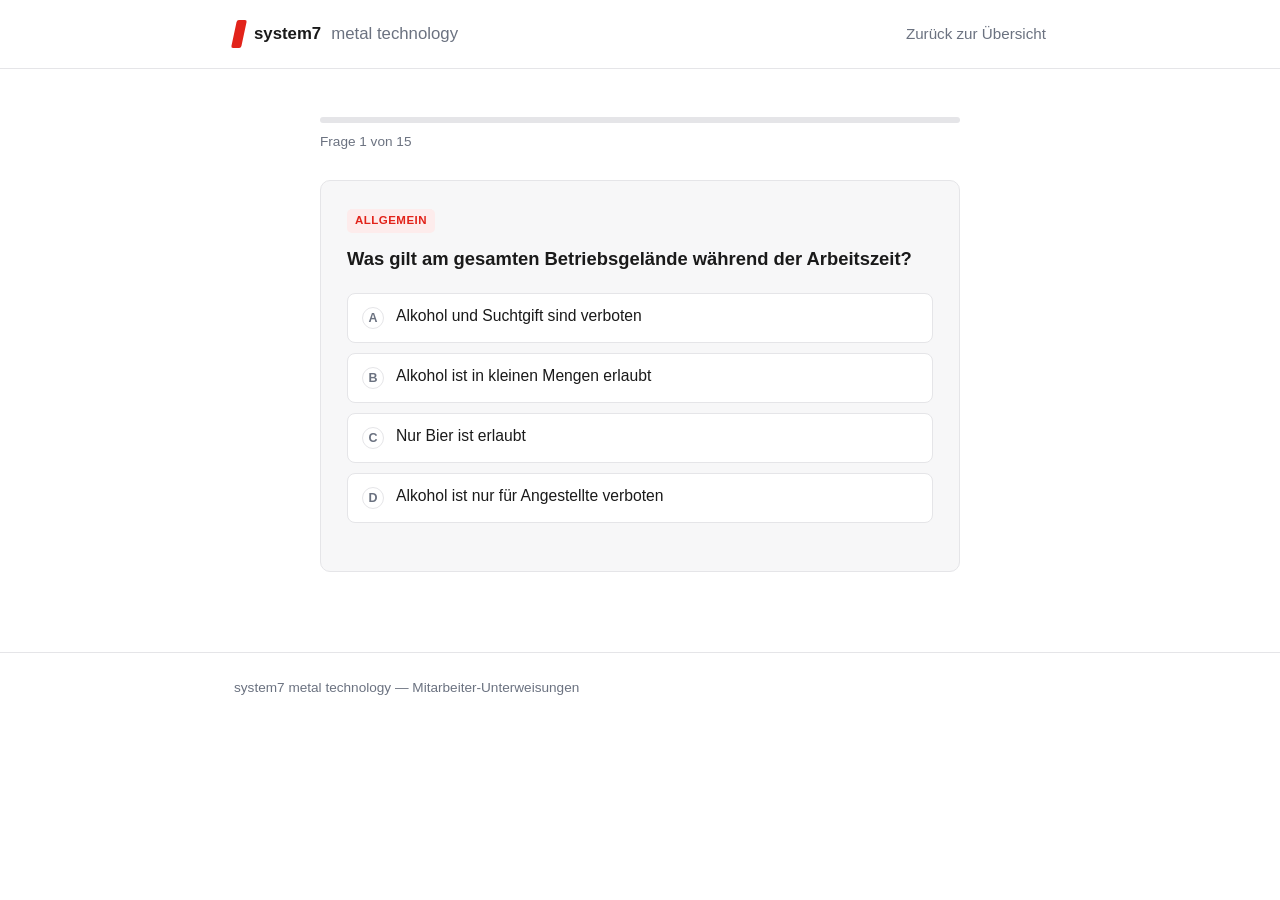
==== quiz.html @ b5b2784b "Add minimalist GitHub Pages site with document downloads and safety quiz Publishes the 4 employee in" ====
<!doctype html>
<html lang="de">
<head>
<meta charset="utf-8">
<meta name="viewport" content="width=device-width, initial-scale=1">
<title>Quiz | system7 metal technology</title>
<link rel="stylesheet" href="assets/style.css">
</head>
<body>

<header class="site">
  <div class="wrap">
    <a class="brand" href="index.html"><span class="mark"></span>system7 <span style="font-weight:400;color:var(--muted)">metal technology</span></a>
    <nav class="site">
      <a href="index.html">Zurück zur Übersicht</a>
    </nav>
  </div>
</header>

<main>
  <div class="wrap">
    <div class="quiz-shell" id="quiz-shell">

      <div class="progress-track">
        <div class="progress-fill" id="progress-fill"></div>
      </div>
      <div class="progress-label" id="progress-label">Frage 1 von 15</div>

      <div class="question-card" id="question-card"></div>

      <div class="result-card hidden" id="result-card">
        <div class="section-sub" style="margin:0;">Ihr Ergebnis</div>
        <div class="result-score" id="result-score">0 / 15</div>
        <div class="result-msg" id="result-msg"></div>
        <div class="result-actions">
          <button class="btn btn-primary" id="restart-btn">Quiz wiederholen</button>
          <a class="btn btn-outline" href="index.html">Zur Dokumentenübersicht</a>
        </div>
        <div class="review-list" id="review-list"></div>
      </div>

    </div>
  </div>
</main>

<footer class="site">
  <div class="wrap">
    system7 metal technology &mdash; Mitarbeiter-Unterweisungen
  </div>
</footer>

<script src="assets/quiz-data.js"></script>
<script src="assets/quiz.js"></script>
</body>
</html>
---- assets/style.css ----
:root {
  --red: #e2231a;
  --red-dark: #b91c14;
  --ink: #1a1a1a;
  --muted: #6b7280;
  --bg: #ffffff;
  --card: #f7f7f8;
  --border: #e5e5e8;
  --green: #1a8a4a;
  --green-bg: #eafaf0;
  --red-bg: #fdecec;
  --radius: 10px;
  --maxw: 860px;
}

* { box-sizing: border-box; }

html, body {
  margin: 0;
  padding: 0;
}

body {
  font-family: -apple-system, BlinkMacSystemFont, "Segoe UI", Roboto, Helvetica, Arial, sans-serif;
  color: var(--ink);
  background: var(--bg);
  line-height: 1.55;
}

a { color: var(--red); }

.wrap {
  max-width: var(--maxw);
  margin: 0 auto;
  padding: 0 24px;
}

header.site {
  border-bottom: 1px solid var(--border);
  padding: 20px 0;
}

header.site .wrap {
  display: flex;
  align-items: center;
  justify-content: space-between;
  gap: 16px;
}

.brand {
  display: flex;
  align-items: center;
  gap: 10px;
  font-weight: 700;
  font-size: 1.05rem;
  text-decoration: none;
  color: var(--ink);
}

.brand .mark {
  width: 10px;
  height: 28px;
  background: var(--red);
  border-radius: 2px;
  display: inline-block;
  transform: skewX(-12deg);
}

nav.site a {
  color: var(--muted);
  text-decoration: none;
  font-size: 0.95rem;
  margin-left: 20px;
}

nav.site a:hover { color: var(--ink); }

main {
  padding: 48px 0 80px;
}

.hero {
  padding: 8px 0 40px;
}

.hero h1 {
  font-size: 2rem;
  margin: 0 0 12px;
  letter-spacing: -0.02em;
}

.hero p {
  color: var(--muted);
  font-size: 1.05rem;
  max-width: 62ch;
  margin: 0;
}

.section-title {
  font-size: 1.2rem;
  margin: 0 0 4px;
}

.section-sub {
  color: var(--muted);
  font-size: 0.92rem;
  margin: 0 0 20px;
}

section + section {
  margin-top: 48px;
}

.doc-grid {
  display: grid;
  grid-template-columns: repeat(2, 1fr);
  gap: 14px;
}

@media (max-width: 640px) {
  .doc-grid { grid-template-columns: 1fr; }
}

.doc-card {
  border: 1px solid var(--border);
  background: var(--card);
  border-radius: var(--radius);
  padding: 18px;
  display: flex;
  flex-direction: column;
  gap: 10px;
}

.doc-card .doc-num {
  font-size: 0.75rem;
  color: var(--muted);
  font-family: ui-monospace, SFMono-Regular, Menlo, monospace;
  letter-spacing: 0.02em;
}

.doc-card h3 {
  margin: 0;
  font-size: 1.02rem;
}

.doc-card p {
  margin: 0;
  color: var(--muted);
  font-size: 0.9rem;
  flex: 1;
}

.btn {
  display: inline-flex;
  align-items: center;
  justify-content: center;
  gap: 8px;
  border: none;
  border-radius: 8px;
  padding: 10px 16px;
  font-size: 0.92rem;
  font-weight: 600;
  cursor: pointer;
  text-decoration: none;
  transition: background 0.15s ease, transform 0.05s ease;
}

.btn:active { transform: scale(0.98); }

.btn-primary {
  background: var(--red);
  color: #fff;
}
.btn-primary:hover { background: var(--red-dark); }

.btn-outline {
  background: #fff;
  color: var(--ink);
  border: 1px solid var(--border);
}
.btn-outline:hover { border-color: var(--red); color: var(--red); }

.quiz-cta {
  border: 1px solid var(--border);
  background: var(--card);
  border-radius: var(--radius);
  padding: 28px;
  display: flex;
  align-items: center;
  justify-content: space-between;
  gap: 20px;
  flex-wrap: wrap;
}

.quiz-cta h3 {
  margin: 0 0 6px;
  font-size: 1.1rem;
}

.quiz-cta p {
  margin: 0;
  color: var(--muted);
  font-size: 0.92rem;
}

footer.site {
  border-top: 1px solid var(--border);
  padding: 24px 0;
  color: var(--muted);
  font-size: 0.85rem;
}

/* ---- Quiz page ---- */

.quiz-shell {
  max-width: 640px;
  margin: 0 auto;
}

.progress-track {
  height: 6px;
  background: var(--border);
  border-radius: 4px;
  overflow: hidden;
  margin-bottom: 8px;
}

.progress-fill {
  height: 100%;
  background: var(--red);
  width: 0%;
  transition: width 0.25s ease;
}

.progress-label {
  display: flex;
  justify-content: space-between;
  font-size: 0.85rem;
  color: var(--muted);
  margin-bottom: 28px;
}

.question-card {
  border: 1px solid var(--border);
  border-radius: var(--radius);
  padding: 26px;
  background: var(--card);
}

.question-tag {
  display: inline-block;
  font-size: 0.72rem;
  font-weight: 700;
  text-transform: uppercase;
  letter-spacing: 0.04em;
  color: var(--red);
  background: var(--red-bg);
  padding: 3px 8px;
  border-radius: 5px;
  margin-bottom: 12px;
}

.question-text {
  font-size: 1.15rem;
  font-weight: 600;
  margin: 0 0 20px;
}

.options {
  display: flex;
  flex-direction: column;
  gap: 10px;
}

.option {
  display: flex;
  align-items: flex-start;
  gap: 12px;
  text-align: left;
  border: 1px solid var(--border);
  background: #fff;
  border-radius: 8px;
  padding: 13px 14px;
  font-size: 0.98rem;
  cursor: pointer;
  color: var(--ink);
}

.option:hover:not(:disabled) {
  border-color: var(--red);
}

.option .letter {
  flex: none;
  width: 22px;
  height: 22px;
  border-radius: 50%;
  border: 1px solid var(--border);
  display: flex;
  align-items: center;
  justify-content: center;
  font-size: 0.78rem;
  font-weight: 700;
  color: var(--muted);
}

.option.correct {
  border-color: var(--green);
  background: var(--green-bg);
}
.option.correct .letter {
  background: var(--green);
  border-color: var(--green);
  color: #fff;
}

.option.wrong {
  border-color: var(--red);
  background: var(--red-bg);
}
.option.wrong .letter {
  background: var(--red);
  border-color: var(--red);
  color: #fff;
}

.option:disabled {
  cursor: default;
}

.explain {
  margin-top: 18px;
  padding: 14px 16px;
  border-radius: 8px;
  background: #fff;
  border: 1px solid var(--border);
  font-size: 0.9rem;
  color: var(--muted);
  display: none;
}
.explain.show { display: block; }

.quiz-actions {
  display: flex;
  justify-content: flex-end;
  margin-top: 22px;
}

.result-card {
  border: 1px solid var(--border);
  border-radius: var(--radius);
  padding: 36px;
  text-align: center;
  background: var(--card);
}

.result-score {
  font-size: 2.6rem;
  font-weight: 800;
  margin: 6px 0 4px;
}

.result-msg {
  color: var(--muted);
  margin-bottom: 24px;
}

.result-actions {
  display: flex;
  gap: 12px;
  justify-content: center;
  flex-wrap: wrap;
}

.review-list {
  text-align: left;
  margin-top: 32px;
  display: flex;
  flex-direction: column;
  gap: 12px;
}

.review-item {
  border: 1px solid var(--border);
  border-radius: 8px;
  padding: 14px 16px;
  background: #fff;
  font-size: 0.9rem;
}

.review-item .rq {
  font-weight: 600;
  margin-bottom: 6px;
}

.review-item .ra-correct { color: var(--green); }
.review-item .ra-wrong { color: var(--red); text-decoration: line-through; }

.hidden { display: none !important; }
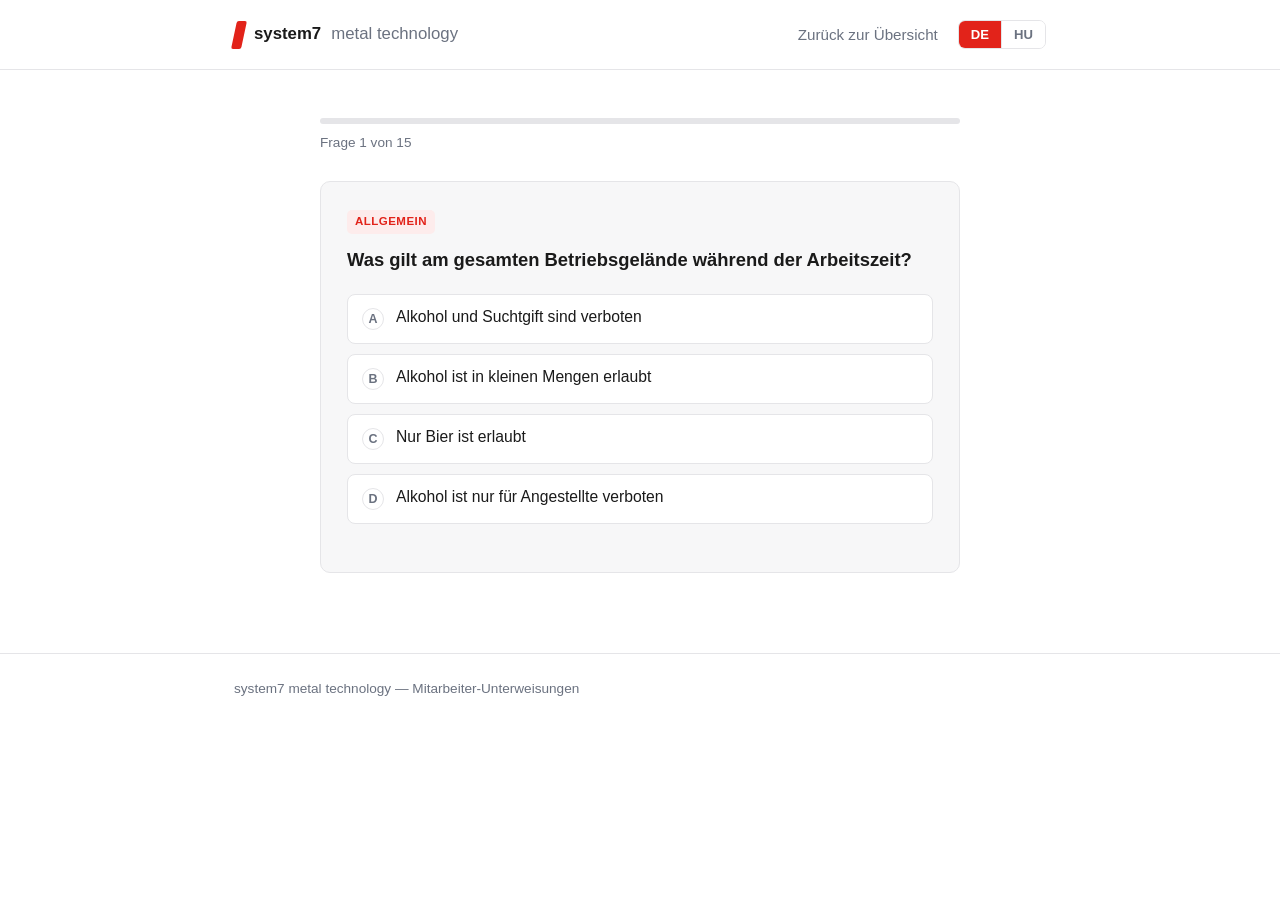
==== commit 514e9bc8: "Add DE/HU language toggle with Hungarian translations and documents Adds a language switcher (defaul" ====
--- a/quiz.html
+++ b/quiz.html
@@ -12,7 +12,11 @@
   <div class="wrap">
     <a class="brand" href="index.html"><span class="mark"></span>system7 <span style="font-weight:400;color:var(--muted)">metal technology</span></a>
     <nav class="site">
-      <a href="index.html">Zurück zur Übersicht</a>
+      <a href="index.html" data-i18n="back_link">Zurück zur Übersicht</a>
+      <div class="lang-toggle">
+        <button class="lang-btn" data-lang-btn="de">DE</button>
+        <button class="lang-btn" data-lang-btn="hu">HU</button>
+      </div>
     </nav>
   </div>
 </header>
@@ -29,12 +33,12 @@
       <div class="question-card" id="question-card"></div>
 
       <div class="result-card hidden" id="result-card">
-        <div class="section-sub" style="margin:0;">Ihr Ergebnis</div>
+        <div class="section-sub" style="margin:0;" id="result-title">Ihr Ergebnis</div>
         <div class="result-score" id="result-score">0 / 15</div>
         <div class="result-msg" id="result-msg"></div>
         <div class="result-actions">
           <button class="btn btn-primary" id="restart-btn">Quiz wiederholen</button>
-          <a class="btn btn-outline" href="index.html">Zur Dokumentenübersicht</a>
+          <a class="btn btn-outline" href="index.html" id="docs-link-btn">Zur Dokumentenübersicht</a>
         </div>
         <div class="review-list" id="review-list"></div>
       </div>
@@ -44,11 +48,13 @@
 </main>
 
 <footer class="site">
-  <div class="wrap">
+  <div class="wrap" data-i18n="footer">
     system7 metal technology &mdash; Mitarbeiter-Unterweisungen
   </div>
 </footer>
 
+<script src="assets/i18n.js"></script>
+<script src="assets/lang.js"></script>
 <script src="assets/quiz-data.js"></script>
 <script src="assets/quiz.js"></script>
 </body>
--- a/assets/style.css
+++ b/assets/style.css
@@ -66,14 +66,45 @@
   transform: skewX(-12deg);
 }
 
+nav.site {
+  display: flex;
+  align-items: center;
+  gap: 20px;
+}
+
 nav.site a {
   color: var(--muted);
   text-decoration: none;
   font-size: 0.95rem;
-  margin-left: 20px;
 }
 
 nav.site a:hover { color: var(--ink); }
+
+.lang-toggle {
+  display: inline-flex;
+  border: 1px solid var(--border);
+  border-radius: 7px;
+  overflow: hidden;
+}
+
+.lang-btn {
+  border: none;
+  background: #fff;
+  color: var(--muted);
+  font-size: 0.82rem;
+  font-weight: 700;
+  padding: 6px 12px;
+  cursor: pointer;
+}
+
+.lang-btn + .lang-btn {
+  border-left: 1px solid var(--border);
+}
+
+.lang-btn.active {
+  background: var(--red);
+  color: #fff;
+}
 
 main {
   padding: 48px 0 80px;
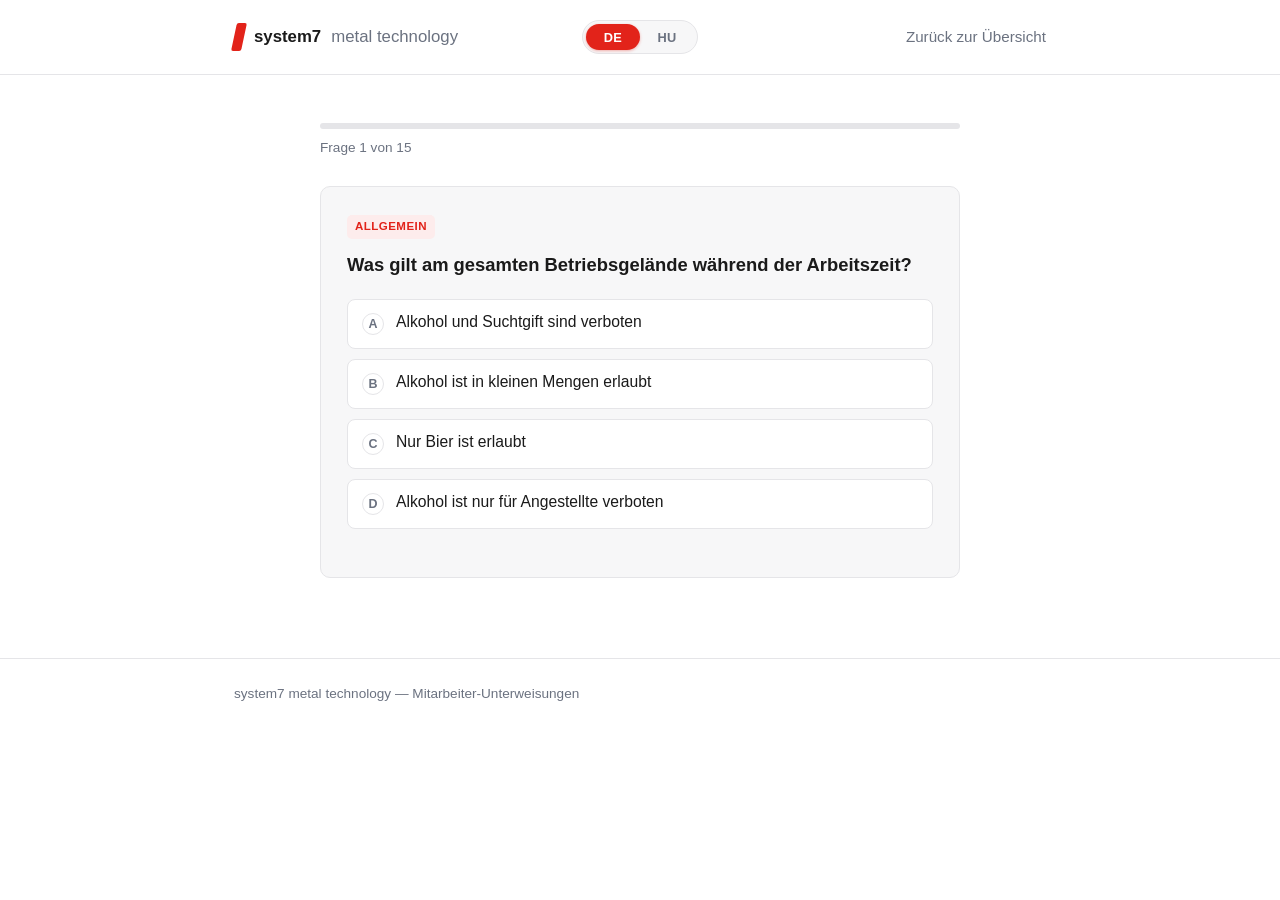
==== commit b798d078: "Redesign language toggle as centered sliding pill switch Moves the DE/HU toggle to the horizontal ce" ====
--- a/quiz.html
+++ b/quiz.html
@@ -11,12 +11,13 @@
 <header class="site">
   <div class="wrap">
     <a class="brand" href="index.html"><span class="mark"></span>system7 <span style="font-weight:400;color:var(--muted)">metal technology</span></a>
+    <div class="lang-toggle">
+      <div class="thumb"></div>
+      <button class="lang-btn" data-lang-btn="de">DE</button>
+      <button class="lang-btn" data-lang-btn="hu">HU</button>
+    </div>
     <nav class="site">
       <a href="index.html" data-i18n="back_link">Zurück zur Übersicht</a>
-      <div class="lang-toggle">
-        <button class="lang-btn" data-lang-btn="de">DE</button>
-        <button class="lang-btn" data-lang-btn="hu">HU</button>
-      </div>
     </nav>
   </div>
 </header>
--- a/assets/style.css
+++ b/assets/style.css
@@ -41,10 +41,22 @@
 }
 
 header.site .wrap {
-  display: flex;
-  align-items: center;
-  justify-content: space-between;
+  display: grid;
+  grid-template-columns: 1fr auto 1fr;
+  align-items: center;
   gap: 16px;
+}
+
+@media (max-width: 640px) {
+  header.site .wrap {
+    grid-template-columns: 1fr;
+    row-gap: 14px;
+  }
+  header.site .brand,
+  header.site .lang-toggle,
+  header.site nav.site {
+    justify-self: center;
+  }
 }
 
 .brand {
@@ -55,6 +67,7 @@
   font-size: 1.05rem;
   text-decoration: none;
   color: var(--ink);
+  justify-self: start;
 }
 
 .brand .mark {
@@ -70,6 +83,7 @@
   display: flex;
   align-items: center;
   gap: 20px;
+  justify-self: end;
 }
 
 nav.site a {
@@ -81,28 +95,49 @@
 nav.site a:hover { color: var(--ink); }
 
 .lang-toggle {
+  position: relative;
+  justify-self: center;
   display: inline-flex;
-  border: 1px solid var(--border);
-  border-radius: 7px;
-  overflow: hidden;
+  background: var(--card);
+  border: 1px solid var(--border);
+  border-radius: 999px;
+  padding: 3px;
+  width: 116px;
+  height: 34px;
+}
+
+.lang-toggle .thumb {
+  position: absolute;
+  top: 3px;
+  left: 3px;
+  width: calc(50% - 3px);
+  height: calc(100% - 6px);
+  background: var(--red);
+  border-radius: 999px;
+  transition: transform 0.25s cubic-bezier(0.65, 0, 0.35, 1);
+  box-shadow: 0 1px 3px rgba(226, 35, 26, 0.35);
+}
+
+.lang-toggle[data-active="hu"] .thumb {
+  transform: translateX(100%);
 }
 
 .lang-btn {
+  position: relative;
+  z-index: 1;
+  flex: 1;
   border: none;
-  background: #fff;
-  color: var(--muted);
-  font-size: 0.82rem;
+  background: transparent;
+  font-size: 0.8rem;
   font-weight: 700;
-  padding: 6px 12px;
+  letter-spacing: 0.02em;
+  color: var(--muted);
   cursor: pointer;
-}
-
-.lang-btn + .lang-btn {
-  border-left: 1px solid var(--border);
+  border-radius: 999px;
+  transition: color 0.2s ease;
 }
 
 .lang-btn.active {
-  background: var(--red);
   color: #fff;
 }
 
